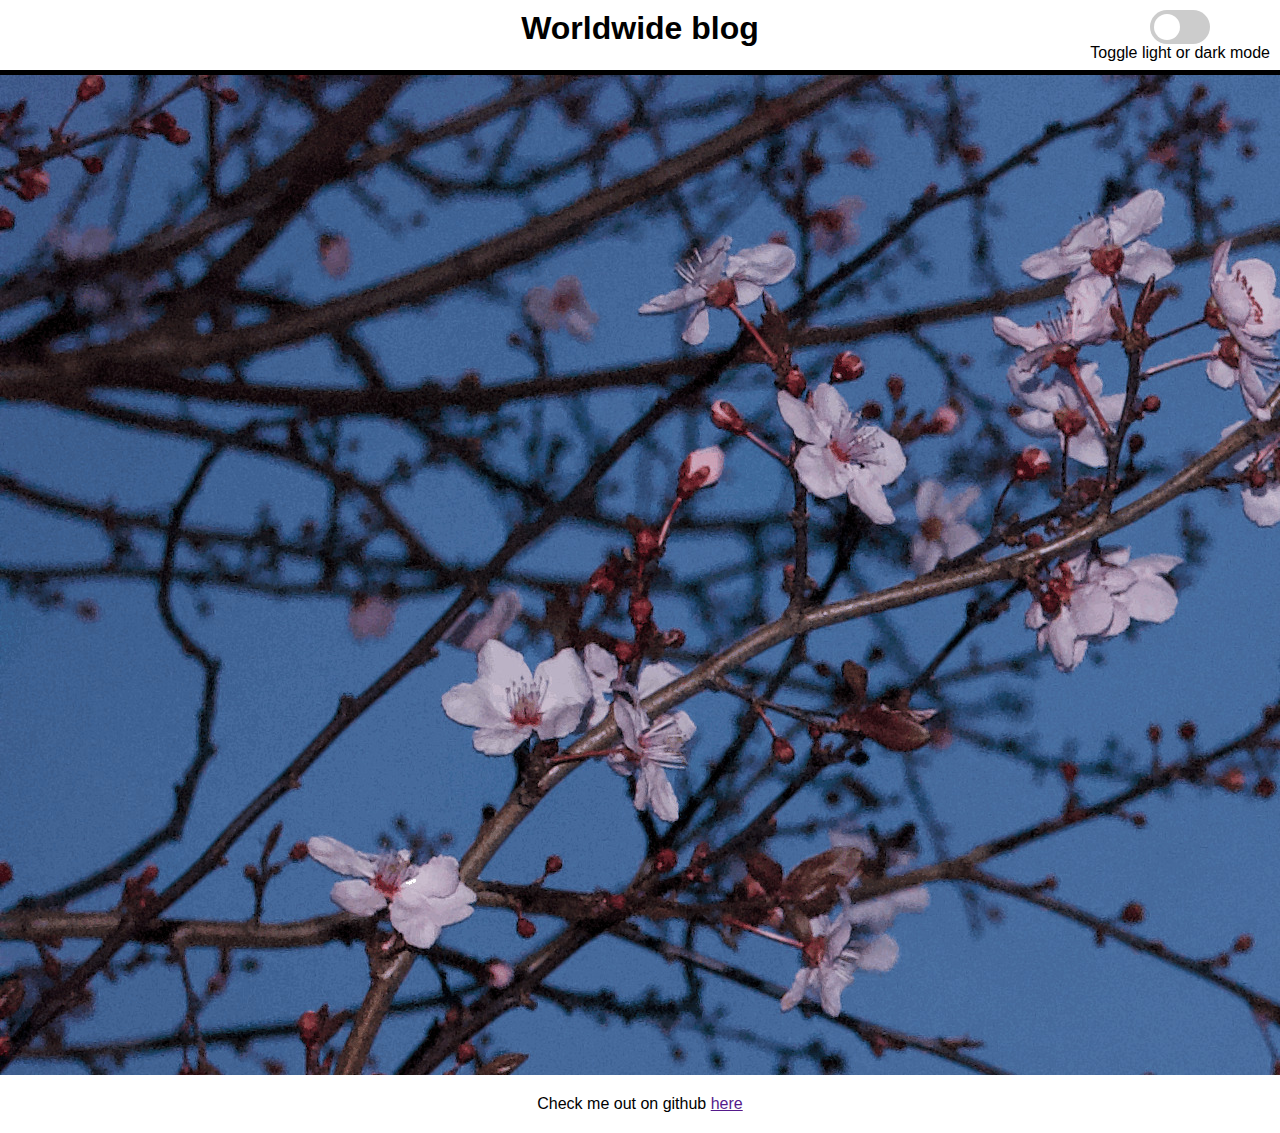
==== blog.html @ 4c33806f "WIP" ====
<!DOCTYPE html>
<html lang="en">
<head>
    <meta charset="UTF-8">
    <meta name="viewport" content="width=device-width, initial-scale=1.0">
    <link rel="stylesheet" href="Assets/css/style.css">
    <title>My Blog</title>
</head>
<body>
    <header>
        <section id="light-dark-mode-section">
            <label class="switch">
                <input type="checkbox">
                <span class="slider round"></span>
            </label>
            <p>Toggle light or dark mode</p>
        </section>
        <h1>Worldwide blog</h1>
    </header>
    <main>
    </main>
    <footer>
        <p>Check me out on github <a href="">here</a></p>
    </footer>
</body>
<script src="Assets/js/blog.js"></script>
</html>
---- Assets/css/style.css ----
* {
    font-family: sans-serif;
    margin: 0;
}
main {
    background-image: url("../images/main.jpg");
    width: 100%;
    color: white;
    min-height: 1000px;
    display: flex;
    align-items: center;
    justify-content: center;
    flex-wrap: wrap;
}
header {
    text-align: center;
    min-height: 60px;
    margin-top: 10px;
    border-bottom: 5px solid black;
}
footer {
    text-align: center;
    margin: 20px;
}
form {
    width: 500px;
    background-color: white;
    min-height: 400px;
    padding: 20px;
    margin: 7%;
    color: black;
}
form input {
    display: block;
}
.description {
    width: 500px;
    background-color: black;
    min-height: 410px;
    padding: 20px;
    margin: 7%;
}
.description p {
    font-family: monospace;
    color: rgb(84, 84, 252);
}
.blog-post {
    width: 90%;
    margin: 0;
    border: black solid 5px;
}
/* CSS CODE FROM https://www.w3schools.com/howto/howto_css_switch.asp */
.switch {
    position: relative;
    display: inline-block;
    width: 60px;
    height: 34px;
    }

    /* Hide default HTML checkbox */
    .switch input {
    opacity: 0;
    width: 0;
    height: 0;
    }

    /* The slider */
    .slider {
    position: absolute;
    cursor: pointer;
    top: 0;
    left: 0;
    right: 0;
    bottom: 0;
    background-color: #ccc;
    -webkit-transition: .4s;
    transition: .4s;
    }

    .slider:before {
    position: absolute;
    content: "";
    height: 26px;
    width: 26px;
    left: 4px;
    bottom: 4px;
    background-color: white;
    -webkit-transition: .4s;
    transition: .4s;
    }

    input:checked + .slider {
    background-color: #2196F3;
    }

    input:focus + .slider {
    box-shadow: 0 0 1px #2196F3;
    }

    input:checked + .slider:before {
    -webkit-transform: translateX(26px);
    -ms-transform: translateX(26px);
    transform: translateX(26px);
    }

    /* Rounded sliders */
    .slider.round {
    border-radius: 34px;
    }

    .slider.round:before {
    border-radius: 50%;
    }
/* end css code from w3 */
#light-dark-mode-section{
    position: absolute;
    right: 10px
}
#blog-post-label {
    display: block;
}
#blog-post-content-area {
    width: 100%;
    min-height: 200px;
}
@media (max-width: 900px){
    .description {
        width: 100%;
    }
    form {
        width: 100%;
    }
}
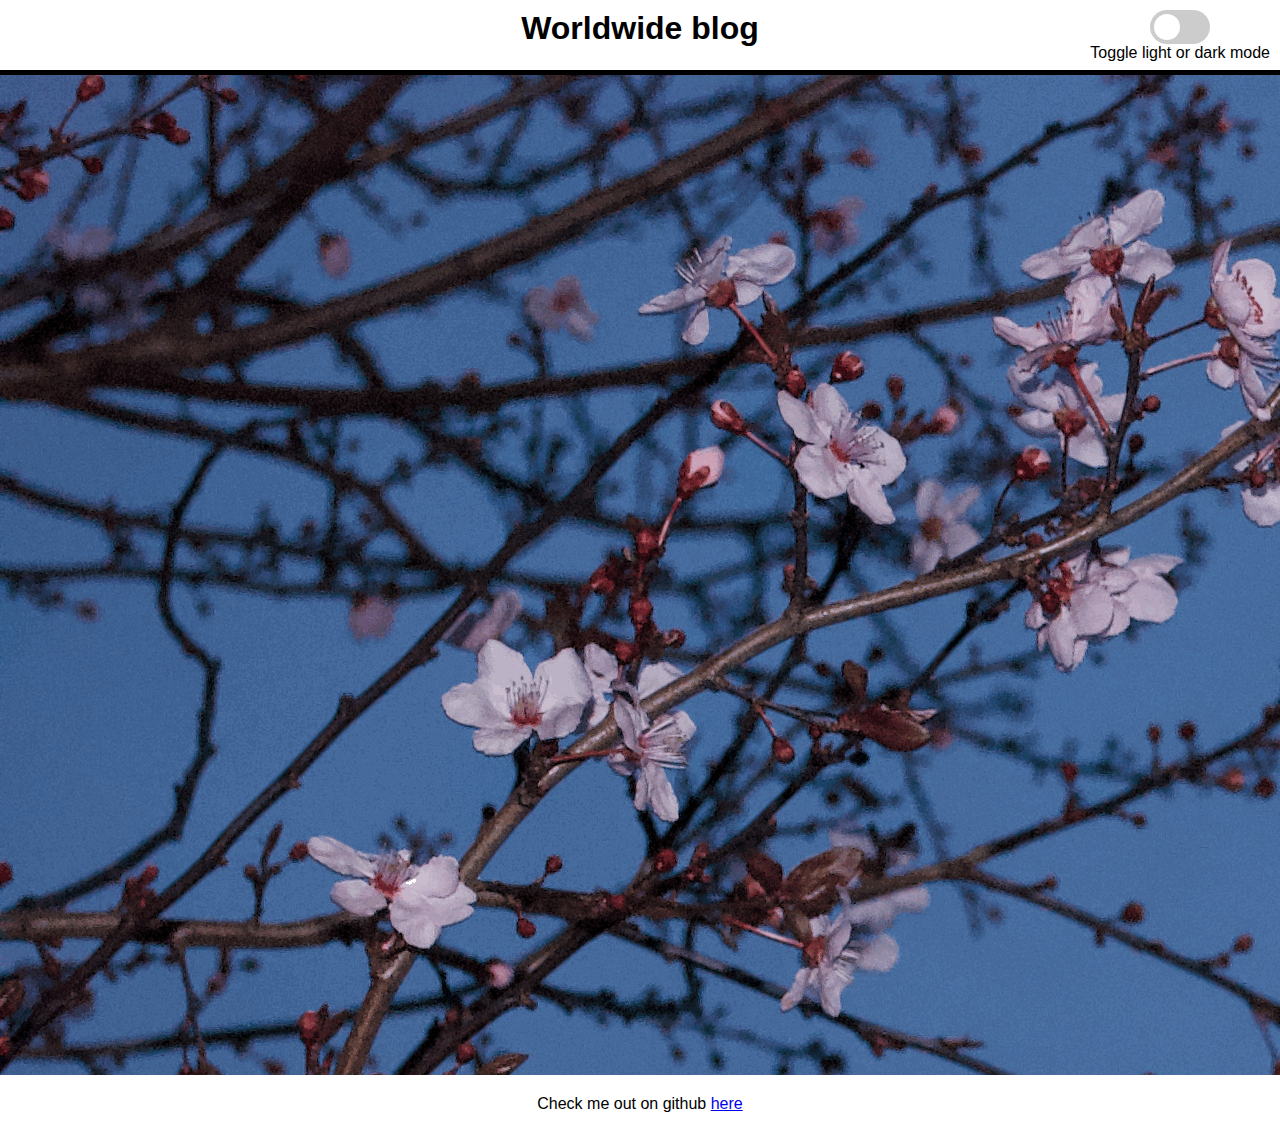
==== commit b59508f2: "made text more readable" ====
--- a/blog.html
+++ b/blog.html
@@ -10,7 +10,7 @@
     <header>
         <section id="light-dark-mode-section">
             <label class="switch">
-                <input type="checkbox">
+                <input type="checkbox" onchange="setDarkModeState(this)">
                 <span class="slider round"></span>
             </label>
             <p>Toggle light or dark mode</p>
@@ -20,8 +20,9 @@
     <main>
     </main>
     <footer>
-        <p>Check me out on github <a href="">here</a></p>
+        <p>Check me out on github <a href="https://github.com/dmoneybags">here</a></p>
     </footer>
 </body>
 <script src="Assets/js/blog.js"></script>
+<script src="Assets/js/form.js"></script>
 </html>--- a/Assets/css/style.css
+++ b/Assets/css/style.css
@@ -2,10 +2,15 @@
     font-family: sans-serif;
     margin: 0;
 }
+/* styling for the whole page in dark mode */
+.rootDark{
+    background-color: black;
+    color: white;
+}
+/* main container for form and blogposts */
 main {
     background-image: url("../images/main.jpg");
     width: 100%;
-    color: white;
     min-height: 1000px;
     display: flex;
     align-items: center;
@@ -24,11 +29,18 @@
 }
 form {
     width: 500px;
-    background-color: white;
     min-height: 400px;
     padding: 20px;
+    background-color: white;
     margin: 7%;
+}
+/* light mode version of the form class */
+.form-light {
     color: black;
+}
+.form-dark {
+    background-color: black;
+    color: white;
 }
 form input {
     display: block;
@@ -48,6 +60,15 @@
     width: 90%;
     margin: 0;
     border: black solid 5px;
+    padding: 15px;
+}
+.blog-post-dark{
+    color: white;
+    background-color: black;
+}
+.blog-post-light{
+    color: black;
+    background-color: white;
 }
 /* CSS CODE FROM https://www.w3schools.com/howto/howto_css_switch.asp */
 .switch {
